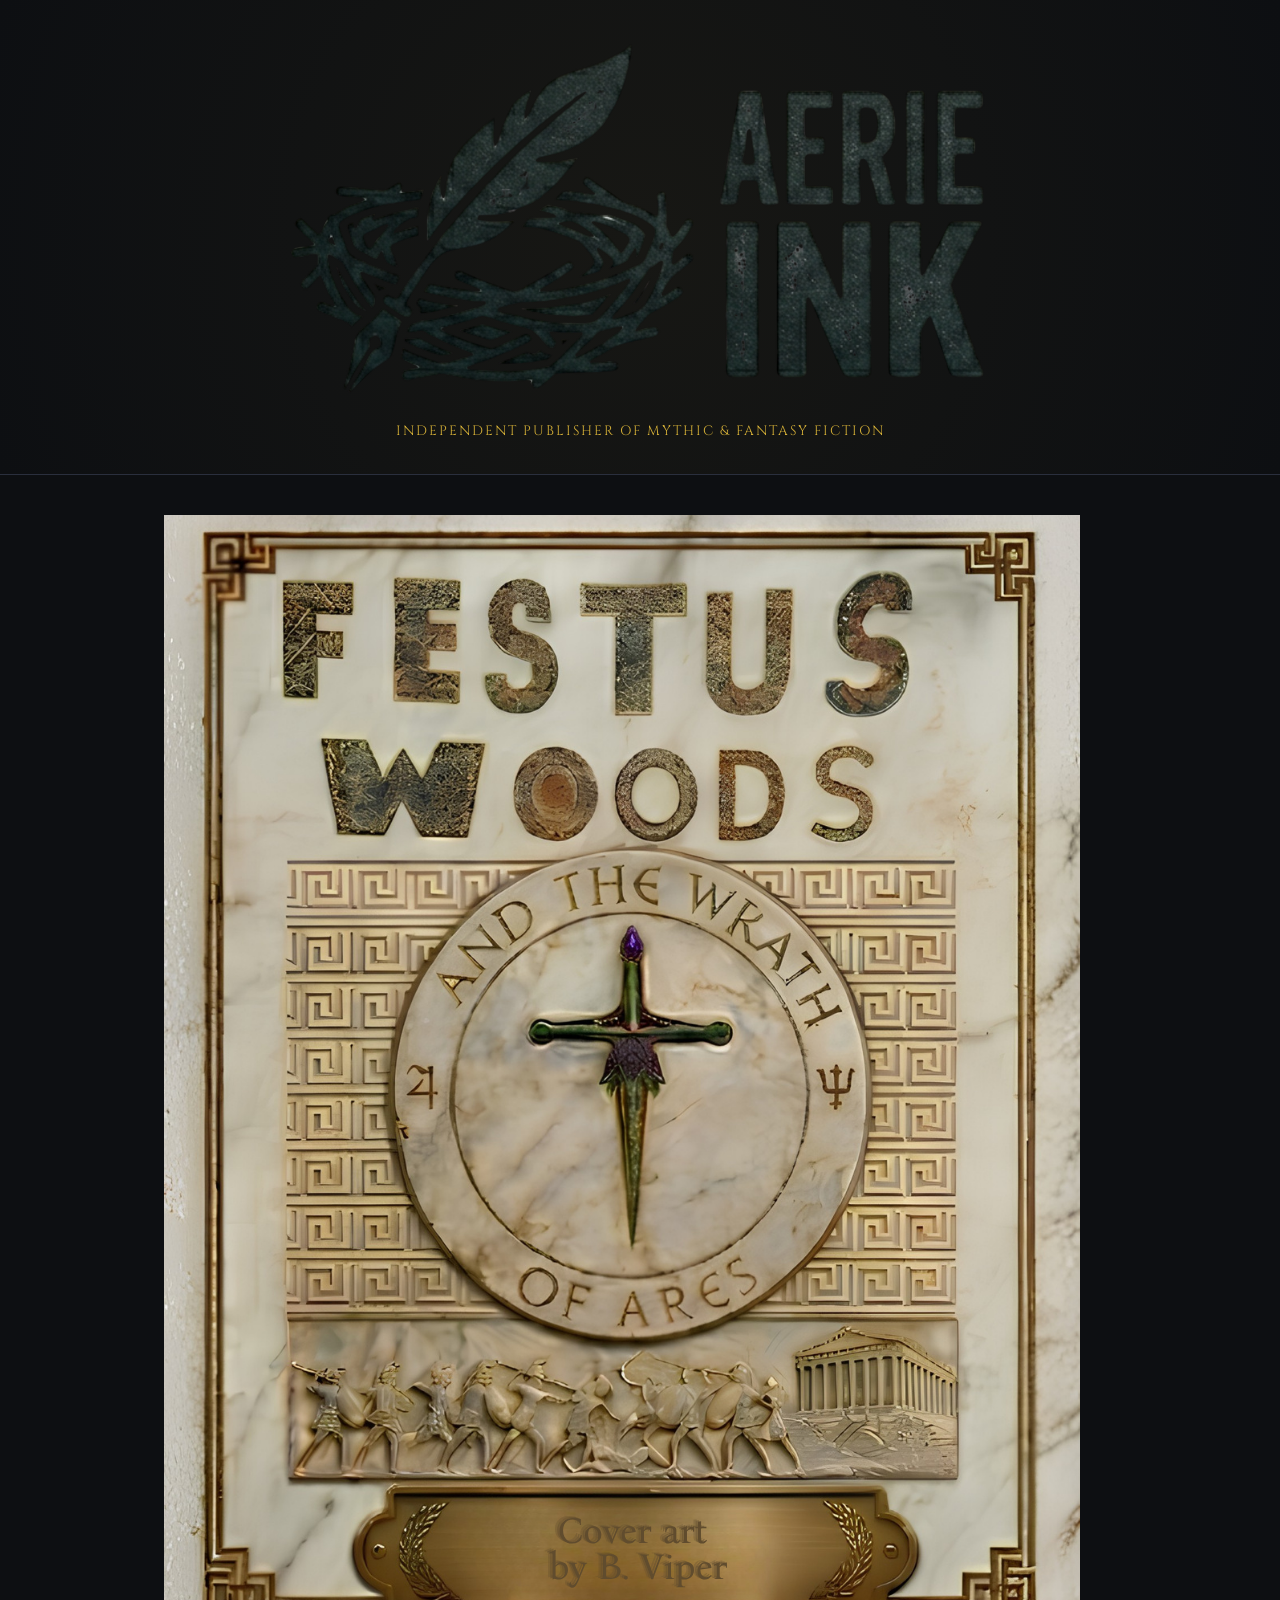
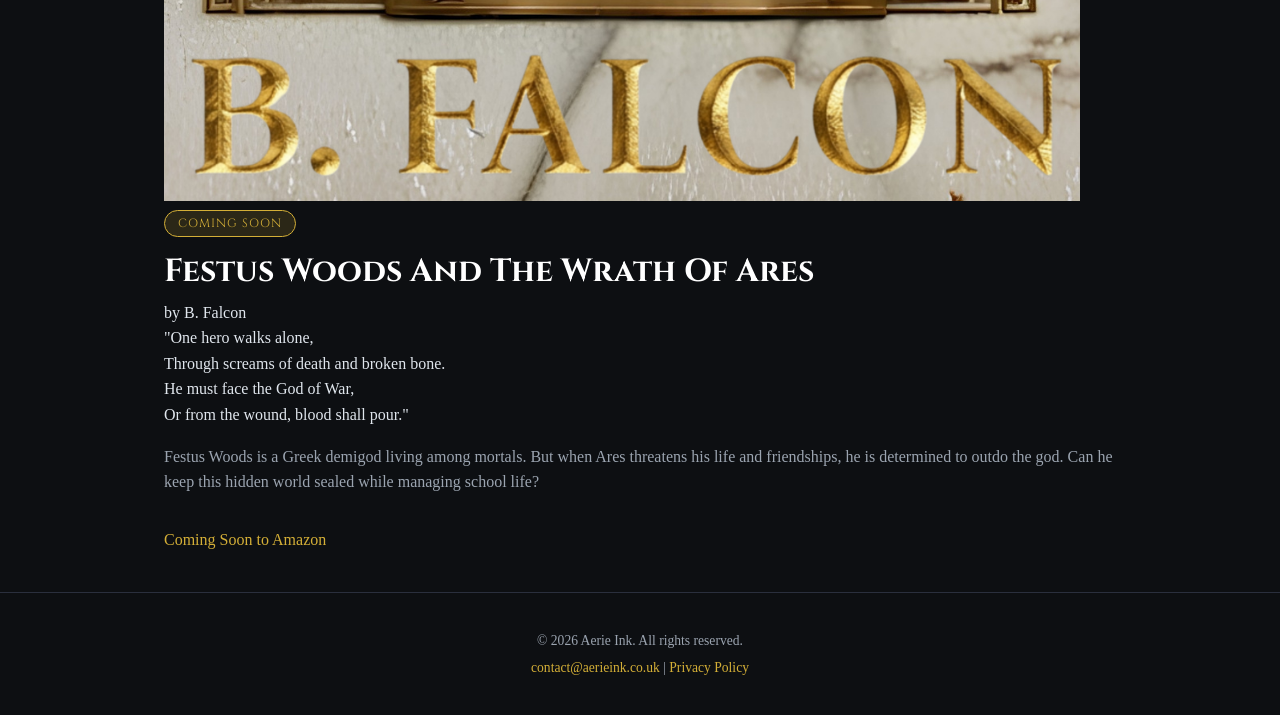
==== index.html @ 446d9c53 "Update index.html" ====
<!DOCTYPE html>
<html lang="en">
<head>
    <!-- Restrict AI training crawlers from indexing images or text -->
<meta name="robots" content="max-image-preview:standard">
<meta name="tdm-reservation" content="1">
<link rel="stylesheet" href="style.css">
    <meta charset="UTF-8">
    <meta name="viewport" content="width=device-width, initial-scale=1.0">
    <title>Aerie Ink | Publishing</title>
    <link rel="preconnect" href="https://fonts.googleapis.com">
    <link rel="preconnect" href="https://fonts.gstatic.com" crossorigin>
    <link href="https://fonts.googleapis.com/css2?family=Cinzel:wght@600;700;800&family=Inter:wght@400;500;600;700&display=swap" rel="stylesheet">
</head>
<body>

    <header>
        <div class="logo-wrapper">
            <!-- Ensure your logo is saved as 'logo.png' in the same folder -->
            <img src="logo_new.png" alt="Aerie Ink Logo">
        </div>
        <div class="tagline">Independent Publisher of Mythic &amp; Fantasy Fiction</div>
    </header>

    <main>
        <div class="hero-card">
            <div class="cover-wrapper">
                <!-- Ensure your cover image is saved as 'cover.jpg' in the same folder -->
                <img src="cover1.png" alt="Festus Woods and the Wrath of Ares Cover" class="cover-img">
            </div>
            <div class="details-wrapper">
                <span class="badge">Coming Soon</span>
                <h1>Festus Woods And The Wrath Of Ares</h1>
                <div class="author-name">by B. Falcon</div>
                
                <div class="poem-quote">
                    "One hero walks alone,<br>
                    Through screams of death and broken bone.<br>
                    He must face the God of War,<br>
                    Or from the wound, blood shall pour."
                </div>

                <p class="synopsis">
                    Festus Woods is a Greek demigod living among mortals. But when Ares threatens his life and friendships, he is determined to outdo the god. Can he keep this hidden world sealed while managing school life?
                </p>

                <!-- Update link to Amazon once the pre-order or book goes live -->
                <a href="https://www.amazon.co.uk" class="btn-coming-soon" target="_blank" rel="noopener">
                    Coming Soon to Amazon
                </a>
            </div>
        </div>
    </main>

    <footer>
        <p>&copy; <span id="year"></span> Aerie Ink. All rights reserved.</p>
        <p>
            <a href="mailto:contact@aerieink.co.uk">contact@aerieink.co.uk</a> | 
            <a href="privacy.html">Privacy Policy</a>
        </p>
    </footer>

<script>
    document.getElementById("year").textContent = new Date().getFullYear();
</script>

</body>
</html>
---- style.css ----
/* ==========================================================================
   1. COLOR PALETTE & GLOBAL VARIABLES
   ========================================================================== */
:root {
    --bg-color: #0d0f12;
    --card-bg: #161920;
    --text-main: #e0e6ed;
    --text-muted: #9ba4b0;
    --accent-gold: #d4af37;
    --accent-gold-hover: #f3ce5a;
    --border-color: #2a2f3d;
    --font-heading: 'Cinzel', serif;
    --font-body: 'Fauna One', Georgia, serif;
}

/* ==========================================================================
   2. BASE STYLES & RESET
   ========================================================================== */
*, *::before, *::after {
    box-sizing: border-box;
}

body {
    background-color: var(--bg-color);
    color: var(--text-main);
    font-family: var(--font-body);
    margin: 0;
    padding: 0;
    line-height: 1.6;
    display: flex;
    flex-direction: column;
    min-height: 100vh;
}

a {
    color: var(--accent-gold);
    text-decoration: none;
    transition: color 0.2s ease;
}

a:hover {
    color: var(--accent-gold-hover);
    text-decoration: underline;
}

/* ==========================================================================
   3. HEADER & BRANDING
   ========================================================================== */
header {
    text-align: center;
    padding: 2rem 1rem;
    border-bottom: 1px solid var(--border-color);
    background: radial-gradient(circle, rgba(212, 175, 55, 0.05) 0%, rgba(13, 15, 18, 1) 100%);
}

.logo-container {
    margin-bottom: 0.5rem;
}

.logo {
    max-width: 180px;
    height: auto;
    display: inline-block;
}

.tagline {
    font-family: var(--font-heading);
    color: var(--accent-gold);
    letter-spacing: 2px;
    text-transform: uppercase;
    font-size: 0.85rem;
    margin: 0;
}

/* ==========================================================================
   4. MAIN CONTENT LAYOUT
   ========================================================================== */
main {
    flex: 1;
    max-width: 1000px;
    width: 100%;
    margin: 2.5rem auto;
    padding: 0 1.5rem;
}

/* Book Presentation Card */
.book-container {
    display: grid;
    grid-template-columns: 1fr;
    gap: 2.5rem;
    align-items: start;
    background: var(--card-bg);
    padding: 2.5rem;
    border-radius: 8px;
    border: 1px solid var(--border-color);
    box-shadow: 0 10px 30px rgba(0, 0, 0, 0.5);
}

@media (min-width: 768px) {
    .book-container {
        grid-template-columns: 300px 1fr;
    }
}

.book-cover {
    width: 100%;
    height: auto;
    border-radius: 4px;
    box-shadow: 0 8px 20px rgba(0, 0, 0, 0.7);
    border: 1px solid var(--border-color);
}

/* Typography & Book Details */
.badge {
    display: inline-block;
    background: rgba(212, 175, 55, 0.15);
    color: var(--accent-gold);
    border: 1px solid var(--accent-gold);
    font-family: var(--font-heading);
    font-size: 0.75rem;
    padding: 0.2rem 0.8rem;
    border-radius: 20px;
    text-transform: uppercase;
    letter-spacing: 1px;
    margin-bottom: 0.5rem;
}

h1 {
    font-family: var(--font-heading);
    font-size: 2rem;
    margin: 0.5rem 0;
    color: #ffffff;
    line-height: 1.2;
}

.author {
    font-size: 1.1rem;
    color: var(--accent-gold);
    margin-bottom: 1.5rem;
}

.prophecy {
    border-left: 2px solid var(--accent-gold);
    margin: 1.5rem 0;
    padding-left: 1rem;
    font-style: italic;
    color: #c5d0dd;
    background: rgba(212, 175, 55, 0.03);
    padding-top: 0.5rem;
    padding-bottom: 0.5rem;
}

.synopsis {
    color: var(--text-muted);
    margin-bottom: 2rem;
}

/* ==========================================================================
   5. LEAD CAPTURE / NEWSLETTER FORM
   ========================================================================== */
.newsletter-box {
    background: rgba(0, 0, 0, 0.25);
    border: 1px solid var(--border-color);
    padding: 1.5rem;
    border-radius: 6px;
}

.newsletter-box h3 {
    font-family: var(--font-heading);
    margin: 0 0 0.3rem 0;
    color: #ffffff;
    font-size: 1.1rem;
}

.newsletter-box p {
    font-size: 0.85rem;
    color: var(--text-muted);
    margin-top: 0;
    margin-bottom: 1rem;
}

.signup-form {
    display: flex;
    flex-direction: column;
    gap: 0.5rem;
}

@media (min-width: 480px) {
    .signup-form {
        flex-direction: row;
    }
}

.signup-form input[type="email"] {
    flex: 1;
    padding: 0.75rem 1rem;
    border-radius: 4px;
    border: 1px solid var(--border-color);
    background: #0d0f12;
    color: #ffffff;
    font-size: 0.9rem;
    font-family: inherit;
}

.signup-form input[type="email"]:focus {
    outline: none;
    border-color: var(--accent-gold);
}

.signup-form button {
    padding: 0.75rem 1.5rem;
    background: var(--accent-gold);
    color: #0d0f12;
    font-family: var(--font-heading);
    font-weight: bold;
    border: none;
    border-radius: 4px;
    cursor: pointer;
    transition: background 0.2s ease;
}

.signup-form button:hover {
    background: var(--accent-gold-hover);
}

/* ==========================================================================
   6. LEGAL & POLICY PAGES (e.g., privacy.html)
   ========================================================================== */
.legal-container {
    background: var(--card-bg);
    padding: 2.5rem;
    border-radius: 8px;
    border: 1px solid var(--border-color);
    box-shadow: 0 10px 30px rgba(0, 0, 0, 0.5);
}

.legal-container h1 {
    font-family: var(--font-heading);
    color: #ffffff;
    margin-top: 0;
}

.legal-container h2 {
    font-family: var(--font-heading);
    color: var(--accent-gold);
    font-size: 1.25rem;
    margin-top: 1.8rem;
    margin-bottom: 0.5rem;
}

.last-updated {
    font-size: 0.85rem;
    color: var(--text-muted);
    border-bottom: 1px solid var(--border-color);
    padding-bottom: 1rem;
    margin-bottom: 1.5rem;
}

.legal-container ul {
    padding-left: 1.5rem;
    color: var(--text-muted);
}

.legal-container li {
    margin-bottom: 0.5rem;
}

/* ==========================================================================
   7. FOOTER
   ========================================================================== */
footer {
    text-align: center;
    padding: 2rem 1rem;
    border-top: 1px solid var(--border-color);
    font-size: 0.85rem;
    color: var(--text-muted);
    margin-top: auto;
}

footer p {
    margin: 0.3rem 0;
}
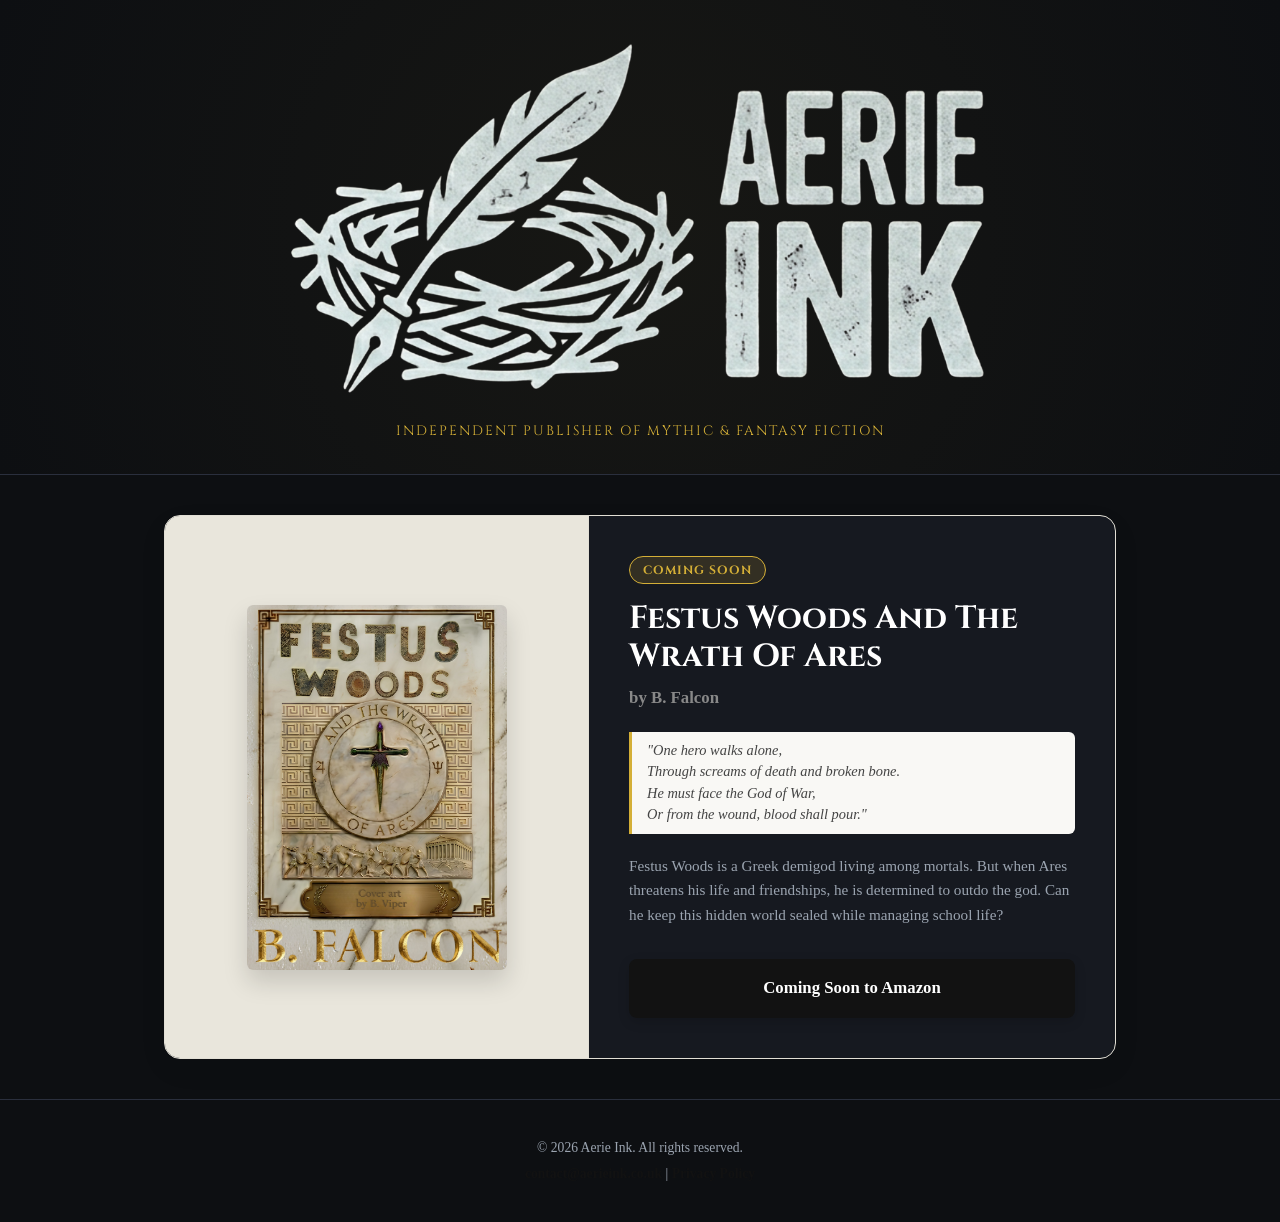
==== commit f4167507: "Update index.html" ====
--- a/index.html
+++ b/index.html
@@ -15,7 +15,7 @@
 <body>
 
     <header>
-        <div class="logo-wrapper">
+        <div class="logo">
             <!-- Ensure your logo is saved as 'logo.png' in the same folder -->
             <img src="logo_new.png" alt="Aerie Ink Logo">
         </div>
--- a/style.css
+++ b/style.css
@@ -1,3 +1,196 @@
+        :root {
+            /* Matched directly to the logo image's cream background */
+            --bg: #f3f2ed;
+            --card-bg: #ffffff;
+            --text-dark: #121212;
+            --text-muted: #555555;
+            --border: #e2dfd5;
+            --accent-gold: #c59b27;
+            --btn-bg: #121212;
+            --btn-hover: #333333;
+        }
+
+        * {
+            box-sizing: border-box;
+            margin: 0;
+            padding: 0;
+        }
+
+        body {
+            font-family: 'Inter', -apple-system, sans-serif;
+            background-color: var(--bg);
+            color: var(--text-dark);
+            line-height: 1.6;
+            min-height: 100vh;
+            display: flex;
+            flex-direction: column;
+        }
+
+
+        header {
+            text-align: center;
+            padding: 50px 20px 30px;
+        }
+
+        /* Container designed to seamlessly blend with logo background */
+        .logo-wrapper {
+            display: inline-block;
+            width: 100%;
+        }
+
+        .logo-wrapper img {
+            width: 100%;
+            height: auto;
+            display: block;
+        }
+
+        main {
+            flex: 1;
+            max-width: 920px;
+            margin: 0 auto;
+            padding: 20px;
+            width: 100%;
+        }
+
+        .hero-card {
+            background: var(--card-bg);
+            border: 1px solid var(--border);
+            border-radius: 16px;
+            overflow: hidden;
+            display: flex;
+            flex-direction: column;
+            box-shadow: 0 10px 30px rgba(0, 0, 0, 0.05);
+        }
+
+        @media (min-width: 768px) {
+            .hero-card {
+                flex-direction: row;
+            }
+        }
+
+        .cover-wrapper {
+            background-color: #e9e6dc;
+            padding: 40px;
+            display: flex;
+            justify-content: center;
+            align-items: center;
+            flex: 1;
+            border-bottom: 1px solid var(--border);
+        }
+
+        @media (min-width: 768px) {
+            .cover-wrapper {
+                border-bottom: none;
+                border-right: 1px solid var(--border);
+            }
+        }
+
+        .cover-img {
+            width: 100%;
+            max-width: 260px;
+            height: auto;
+            border-radius: 6px;
+            box-shadow: 0 12px 25px rgba(0, 0, 0, 0.15);
+            display: block;
+        }
+
+        .details-wrapper {
+            padding: 40px;
+            flex: 1.3;
+            display: flex;
+            flex-direction: column;
+            justify-content: center;
+        }
+
+        .badge {
+            display: inline-block;
+            align-self: flex-start;
+            background: rgba(197, 155, 39, 0.12);
+            color: #9e7a17;
+            border: 1px solid rgba(197, 155, 39, 0.3);
+            font-size: 0.75rem;
+            font-weight: 700;
+            letter-spacing: 1.5px;
+            text-transform: uppercase;
+            padding: 4px 12px;
+            border-radius: 20px;
+            margin-bottom: 15px;
+        }
+
+        h1 {
+            font-family: 'Cinzel', serif;
+            font-size: 1.85rem;
+            line-height: 1.25;
+            color: var(--text-dark);
+            margin-bottom: 6px;
+        }
+
+        .author-name {
+            font-size: 1.05rem;
+            color: #888888;
+            font-weight: 600;
+            margin-bottom: 20px;
+        }
+
+        .poem-quote {
+            font-style: italic;
+            font-size: 0.9rem;
+            color: #444444;
+            border-left: 3px solid var(--accent-gold);
+            padding: 8px 0 8px 15px;
+            margin-bottom: 20px;
+            background: #f9f8f5;
+            border-radius: 0 6px 6px 0;
+            line-height: 1.5;
+        }
+
+        .synopsis {
+            color: var(--text-muted);
+            font-size: 0.95rem;
+            margin-bottom: 30px;
+        }
+
+.btn-coming-soon {
+    display: block; /* Ensures full-width alignment */
+    width: 100%;
+    text-align: center; /* Centers the text horizontally */
+    background: var(--btn-bg);
+    color: #ffffff;
+    font-weight: 700;
+    font-size: 1.05rem;
+    text-decoration: none;
+    padding: 16px 24px;
+    border-radius: 8px;
+    box-shadow: 0 4px 12px rgba(0, 0, 0, 0.15);
+    transition: background 0.2s ease, transform 0.2s ease;
+}
+
+.btn-coming-soon:hover {
+    background: var(--btn-hover);
+    transform: translateY(-2px);
+}
+
+
+        footer {
+            text-align: center;
+            padding: 40px 20px;
+            color: var(--text-muted);
+            font-size: 0.85rem;
+            margin-top: auto;
+        }
+
+        footer a {
+            color: var(--text-dark);
+            text-decoration: none;
+            font-weight: 600;
+        }
+
+        footer a:hover {
+            text-decoration: underline;
+        }
+
+
+
 /* ==========================================================================
    1. COLOR PALETTE & GLOBAL VARIABLES
    ========================================================================== */
@@ -58,9 +251,10 @@
 }
 
 .logo {
-    max-width: 180px;
+    width: 100%;
     height: auto;
-    display: inline-block;
+    /* Inverts colors and shifts hue 180 degrees to preserve natural color warmth */
+    filter: invert(100%) hue-rotate(180deg);
 }
 
 .tagline {
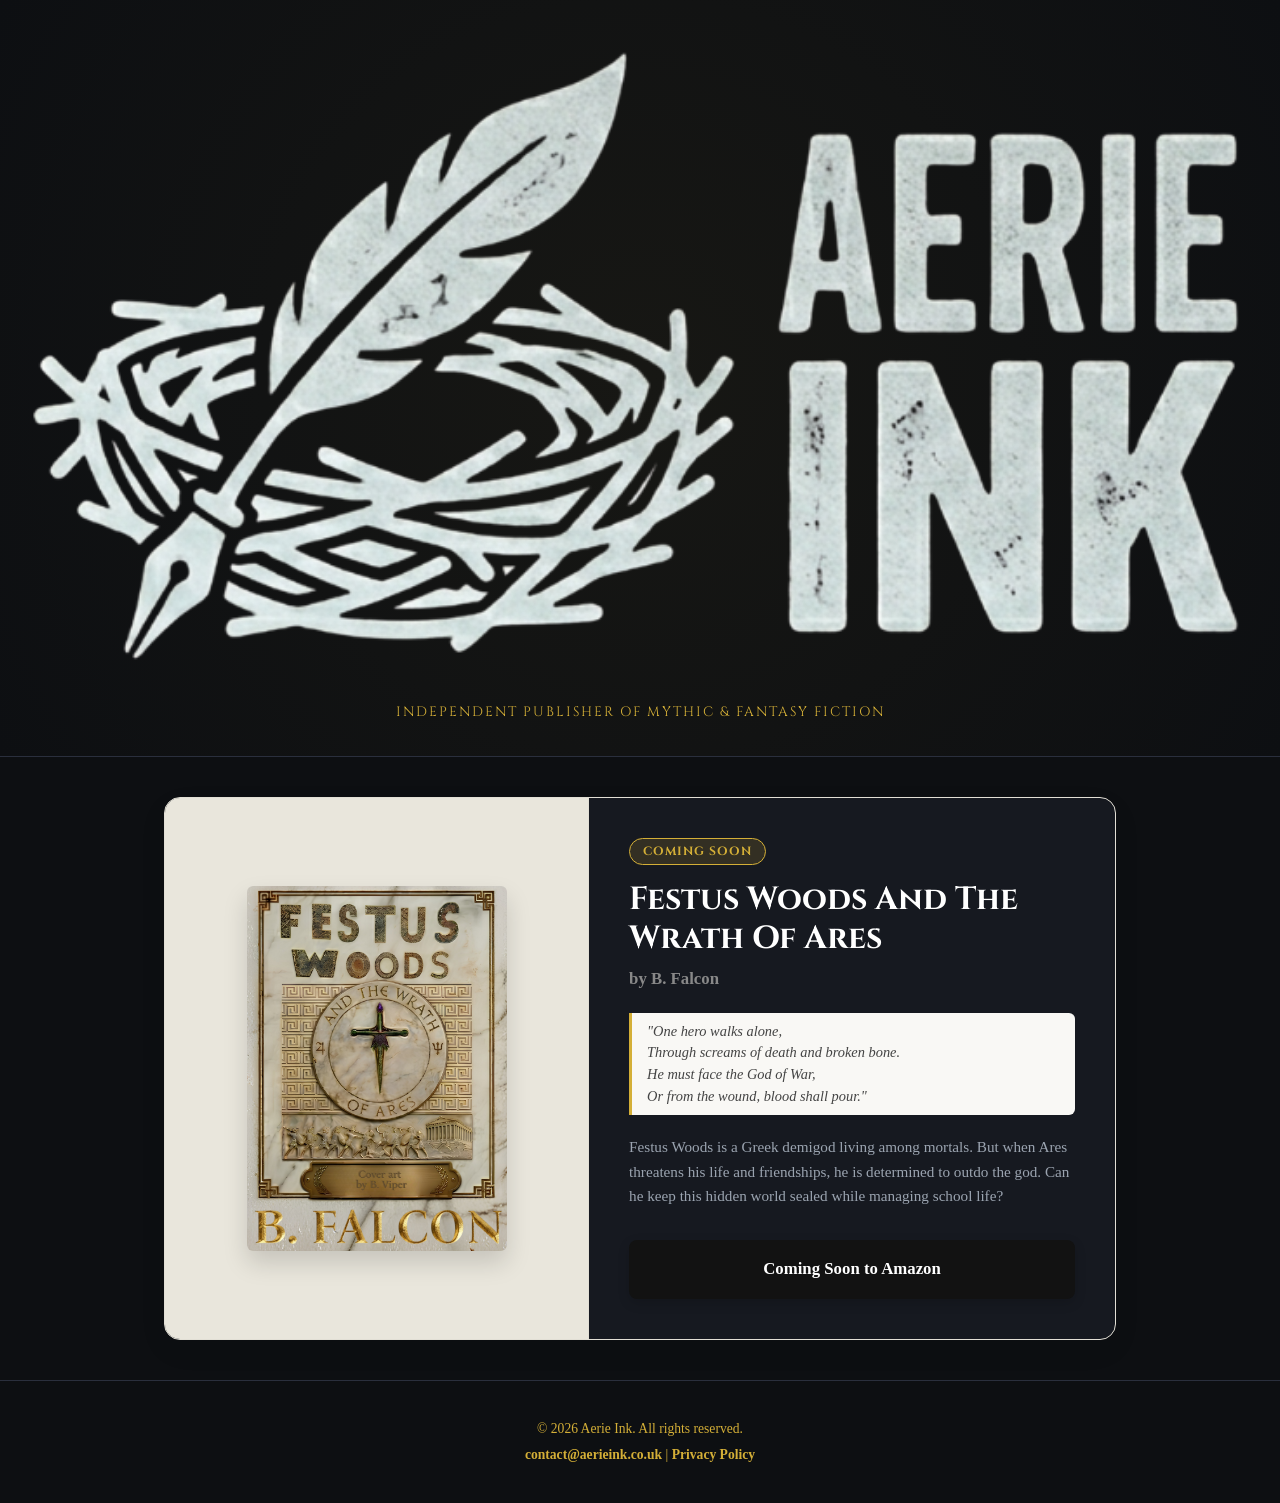
==== commit ee6986cc: "Update index.html" ====
--- a/index.html
+++ b/index.html
@@ -15,7 +15,7 @@
 <body>
 
     <header>
-        <div class="logo">
+        <div class="logo-wrapper">
             <!-- Ensure your logo is saved as 'logo.png' in the same folder -->
             <img src="logo_new.png" alt="Aerie Ink Logo">
         </div>
--- a/style.css
+++ b/style.css
@@ -42,6 +42,8 @@
             width: 100%;
             height: auto;
             display: block;
+            /* Inverts colors and shifts hue 180 degrees to preserve natural color warmth */
+            filter: invert(100%) hue-rotate(180deg);
         }
 
         main {
@@ -174,13 +176,13 @@
         footer {
             text-align: center;
             padding: 40px 20px;
-            color: var(--text-muted);
+            color: var(--accent-gold);
             font-size: 0.85rem;
             margin-top: auto;
         }
 
         footer a {
-            color: var(--text-dark);
+            color: var(--accent-gold);
             text-decoration: none;
             font-weight: 600;
         }
@@ -467,7 +469,7 @@
     padding: 2rem 1rem;
     border-top: 1px solid var(--border-color);
     font-size: 0.85rem;
-    color: var(--text-muted);
+    color: var(--accent-gold);
     margin-top: auto;
 }
 
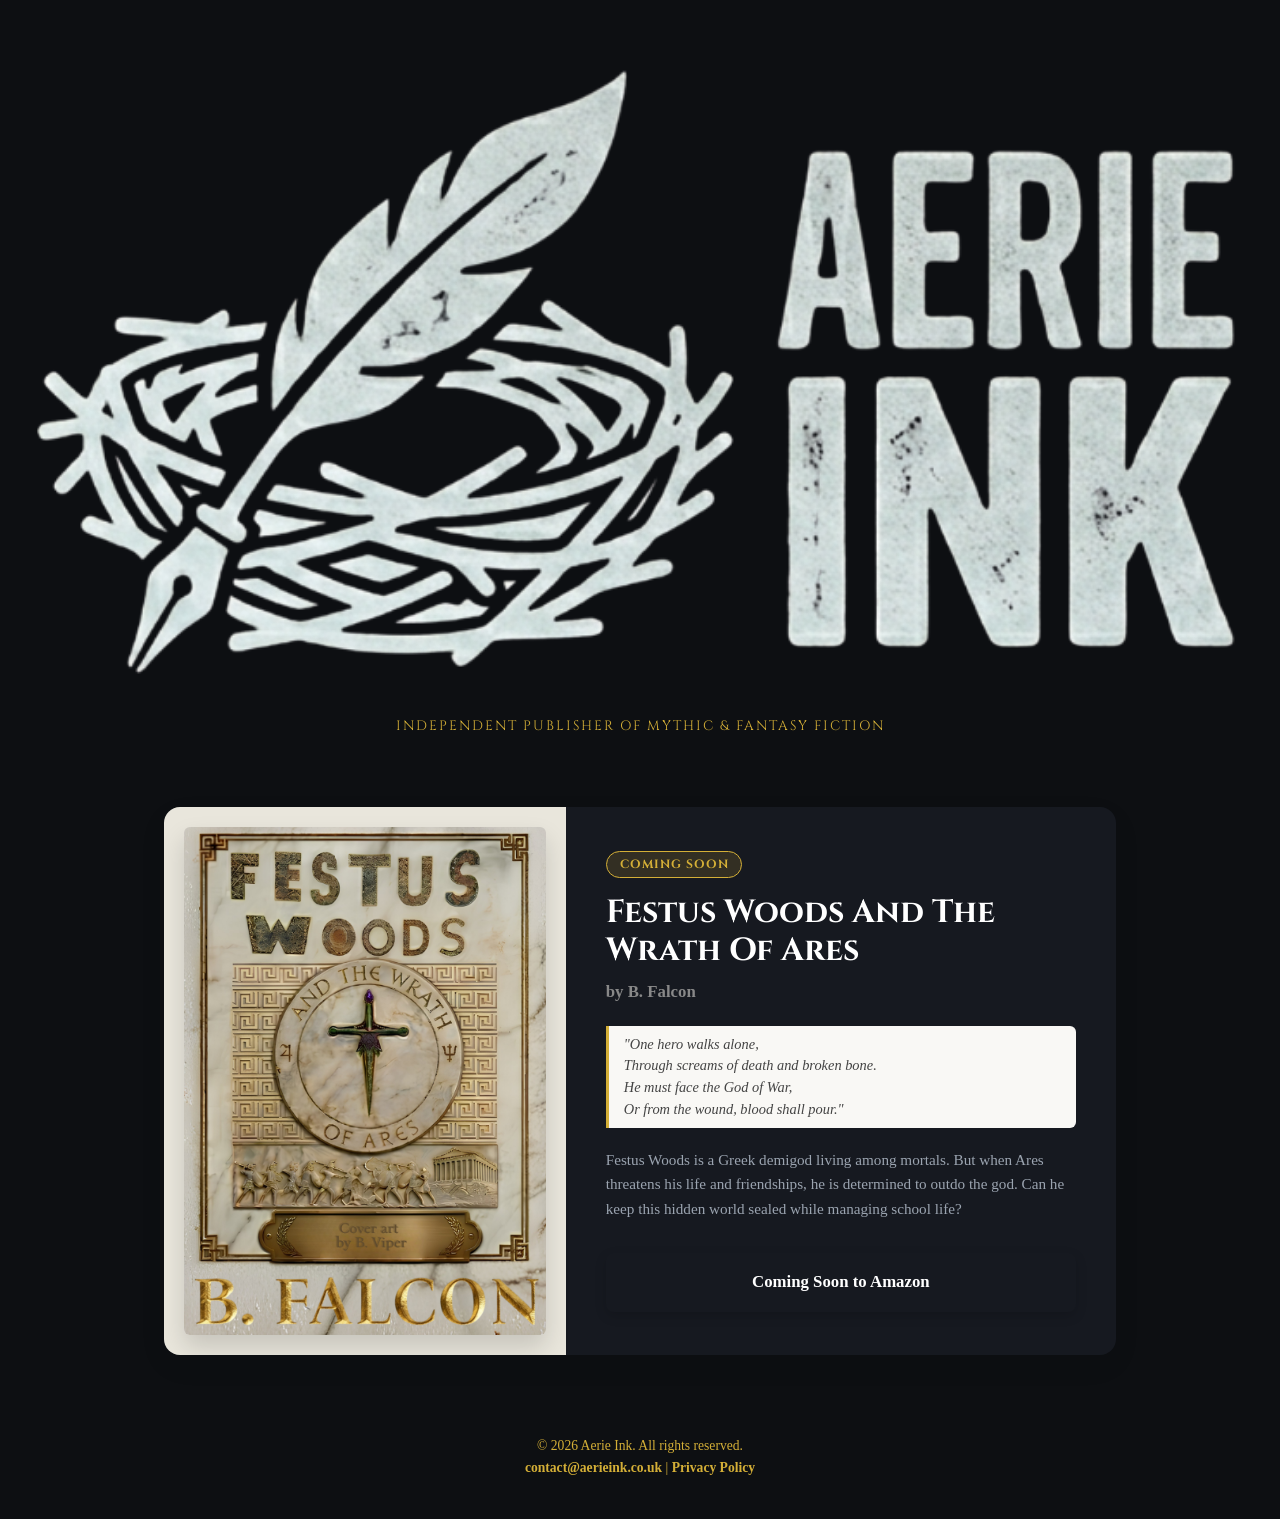
==== commit 93922175: "Update index.html" ====
--- a/index.html
+++ b/index.html
@@ -63,6 +63,8 @@
 <script>
     document.getElementById("year").textContent = new Date().getFullYear();
 </script>
+<script data-goatcounter="https://aerieink.goatcounter.com/count"
+        async src="//gc.zgo.at/count.js"></script>
 
 </body>
 </html>
--- a/style.css
+++ b/style.css
@@ -1,14 +1,14 @@
         :root {
-            /* Matched directly to the logo image's cream background */
-            --bg: #f3f2ed;
-            --card-bg: #ffffff;
-            --text-dark: #121212;
-            --text-muted: #555555;
-            --border: #e2dfd5;
-            --accent-gold: #c59b27;
-            --btn-bg: #121212;
-            --btn-hover: #333333;
-        }
+    --bg-color: #0d0f12;
+    --card-bg: #161920;
+    --text-main: #e0e6ed;
+    --text-muted: #9ba4b0;
+    --accent-gold: #d4af37;
+    --accent-gold-hover: #f3ce5a;
+    --border-color: #2a2f3d;
+    --font-heading: 'Cinzel', serif;
+    --font-body: 'Fauna One', Georgia, serif;
+}
 
         * {
             box-sizing: border-box;
@@ -16,16 +16,37 @@
             padding: 0;
         }
 
-        body {
-            font-family: 'Inter', -apple-system, sans-serif;
-            background-color: var(--bg);
-            color: var(--text-dark);
-            line-height: 1.6;
-            min-height: 100vh;
-            display: flex;
-            flex-direction: column;
-        }
-
+        ‎
+Original file line number	Diff line number	Diff line change
+@@ -190,65 +190,6 @@
+            text-decoration: underline;
+        }
+
+/* ==========================================================================
+   2. BASE STYLES & RESET
+   ========================================================================== */
+*, *::before, *::after {
+    box-sizing: border-box;
+}
+body {
+    background-color: var(--bg-color);
+    color: var(--text-main);
+    font-family: var(--font-body);
+    margin: 0;
+    padding: 0;
+    line-height: 1.6;
+    display: flex;
+    flex-direction: column;
+    min-height: 100vh;
+}
+.tagline {
+    font-family: var(--font-heading);
+    color: var(--accent-gold);
+    letter-spacing: 2px;
+    text-transform: uppercase;
+    font-size: 0.85rem;
+    margin: 0;
+}
 
         header {
             text-align: center;
@@ -72,7 +93,7 @@
 
         .cover-wrapper {
             background-color: #e9e6dc;
-            padding: 40px;
+            padding: 20px;
             display: flex;
             justify-content: center;
             align-items: center;
@@ -89,7 +110,6 @@
 
         .cover-img {
             width: 100%;
-            max-width: 260px;
             height: auto;
             border-radius: 6px;
             box-shadow: 0 12px 25px rgba(0, 0, 0, 0.15);
@@ -192,82 +212,6 @@
         }
 
 
-
-/* ==========================================================================
-   1. COLOR PALETTE & GLOBAL VARIABLES
-   ========================================================================== */
-:root {
-    --bg-color: #0d0f12;
-    --card-bg: #161920;
-    --text-main: #e0e6ed;
-    --text-muted: #9ba4b0;
-    --accent-gold: #d4af37;
-    --accent-gold-hover: #f3ce5a;
-    --border-color: #2a2f3d;
-    --font-heading: 'Cinzel', serif;
-    --font-body: 'Fauna One', Georgia, serif;
-}
-
-/* ==========================================================================
-   2. BASE STYLES & RESET
-   ========================================================================== */
-*, *::before, *::after {
-    box-sizing: border-box;
-}
-
-body {
-    background-color: var(--bg-color);
-    color: var(--text-main);
-    font-family: var(--font-body);
-    margin: 0;
-    padding: 0;
-    line-height: 1.6;
-    display: flex;
-    flex-direction: column;
-    min-height: 100vh;
-}
-
-a {
-    color: var(--accent-gold);
-    text-decoration: none;
-    transition: color 0.2s ease;
-}
-
-a:hover {
-    color: var(--accent-gold-hover);
-    text-decoration: underline;
-}
-
-/* ==========================================================================
-   3. HEADER & BRANDING
-   ========================================================================== */
-header {
-    text-align: center;
-    padding: 2rem 1rem;
-    border-bottom: 1px solid var(--border-color);
-    background: radial-gradient(circle, rgba(212, 175, 55, 0.05) 0%, rgba(13, 15, 18, 1) 100%);
-}
-
-.logo-container {
-    margin-bottom: 0.5rem;
-}
-
-.logo {
-    width: 100%;
-    height: auto;
-    /* Inverts colors and shifts hue 180 degrees to preserve natural color warmth */
-    filter: invert(100%) hue-rotate(180deg);
-}
-
-.tagline {
-    font-family: var(--font-heading);
-    color: var(--accent-gold);
-    letter-spacing: 2px;
-    text-transform: uppercase;
-    font-size: 0.85rem;
-    margin: 0;
-}
-
 /* ==========================================================================
    4. MAIN CONTENT LAYOUT
    ========================================================================== */
@@ -352,74 +296,6 @@
 }
 
 /* ==========================================================================
-   5. LEAD CAPTURE / NEWSLETTER FORM
-   ========================================================================== */
-.newsletter-box {
-    background: rgba(0, 0, 0, 0.25);
-    border: 1px solid var(--border-color);
-    padding: 1.5rem;
-    border-radius: 6px;
-}
-
-.newsletter-box h3 {
-    font-family: var(--font-heading);
-    margin: 0 0 0.3rem 0;
-    color: #ffffff;
-    font-size: 1.1rem;
-}
-
-.newsletter-box p {
-    font-size: 0.85rem;
-    color: var(--text-muted);
-    margin-top: 0;
-    margin-bottom: 1rem;
-}
-
-.signup-form {
-    display: flex;
-    flex-direction: column;
-    gap: 0.5rem;
-}
-
-@media (min-width: 480px) {
-    .signup-form {
-        flex-direction: row;
-    }
-}
-
-.signup-form input[type="email"] {
-    flex: 1;
-    padding: 0.75rem 1rem;
-    border-radius: 4px;
-    border: 1px solid var(--border-color);
-    background: #0d0f12;
-    color: #ffffff;
-    font-size: 0.9rem;
-    font-family: inherit;
-}
-
-.signup-form input[type="email"]:focus {
-    outline: none;
-    border-color: var(--accent-gold);
-}
-
-.signup-form button {
-    padding: 0.75rem 1.5rem;
-    background: var(--accent-gold);
-    color: #0d0f12;
-    font-family: var(--font-heading);
-    font-weight: bold;
-    border: none;
-    border-radius: 4px;
-    cursor: pointer;
-    transition: background 0.2s ease;
-}
-
-.signup-form button:hover {
-    background: var(--accent-gold-hover);
-}
-
-/* ==========================================================================
    6. LEGAL & POLICY PAGES (e.g., privacy.html)
    ========================================================================== */
 .legal-container {
@@ -460,19 +336,3 @@
 .legal-container li {
     margin-bottom: 0.5rem;
 }
-
-/* ==========================================================================
-   7. FOOTER
-   ========================================================================== */
-footer {
-    text-align: center;
-    padding: 2rem 1rem;
-    border-top: 1px solid var(--border-color);
-    font-size: 0.85rem;
-    color: var(--accent-gold);
-    margin-top: auto;
-}
-
-footer p {
-    margin: 0.3rem 0;
-}
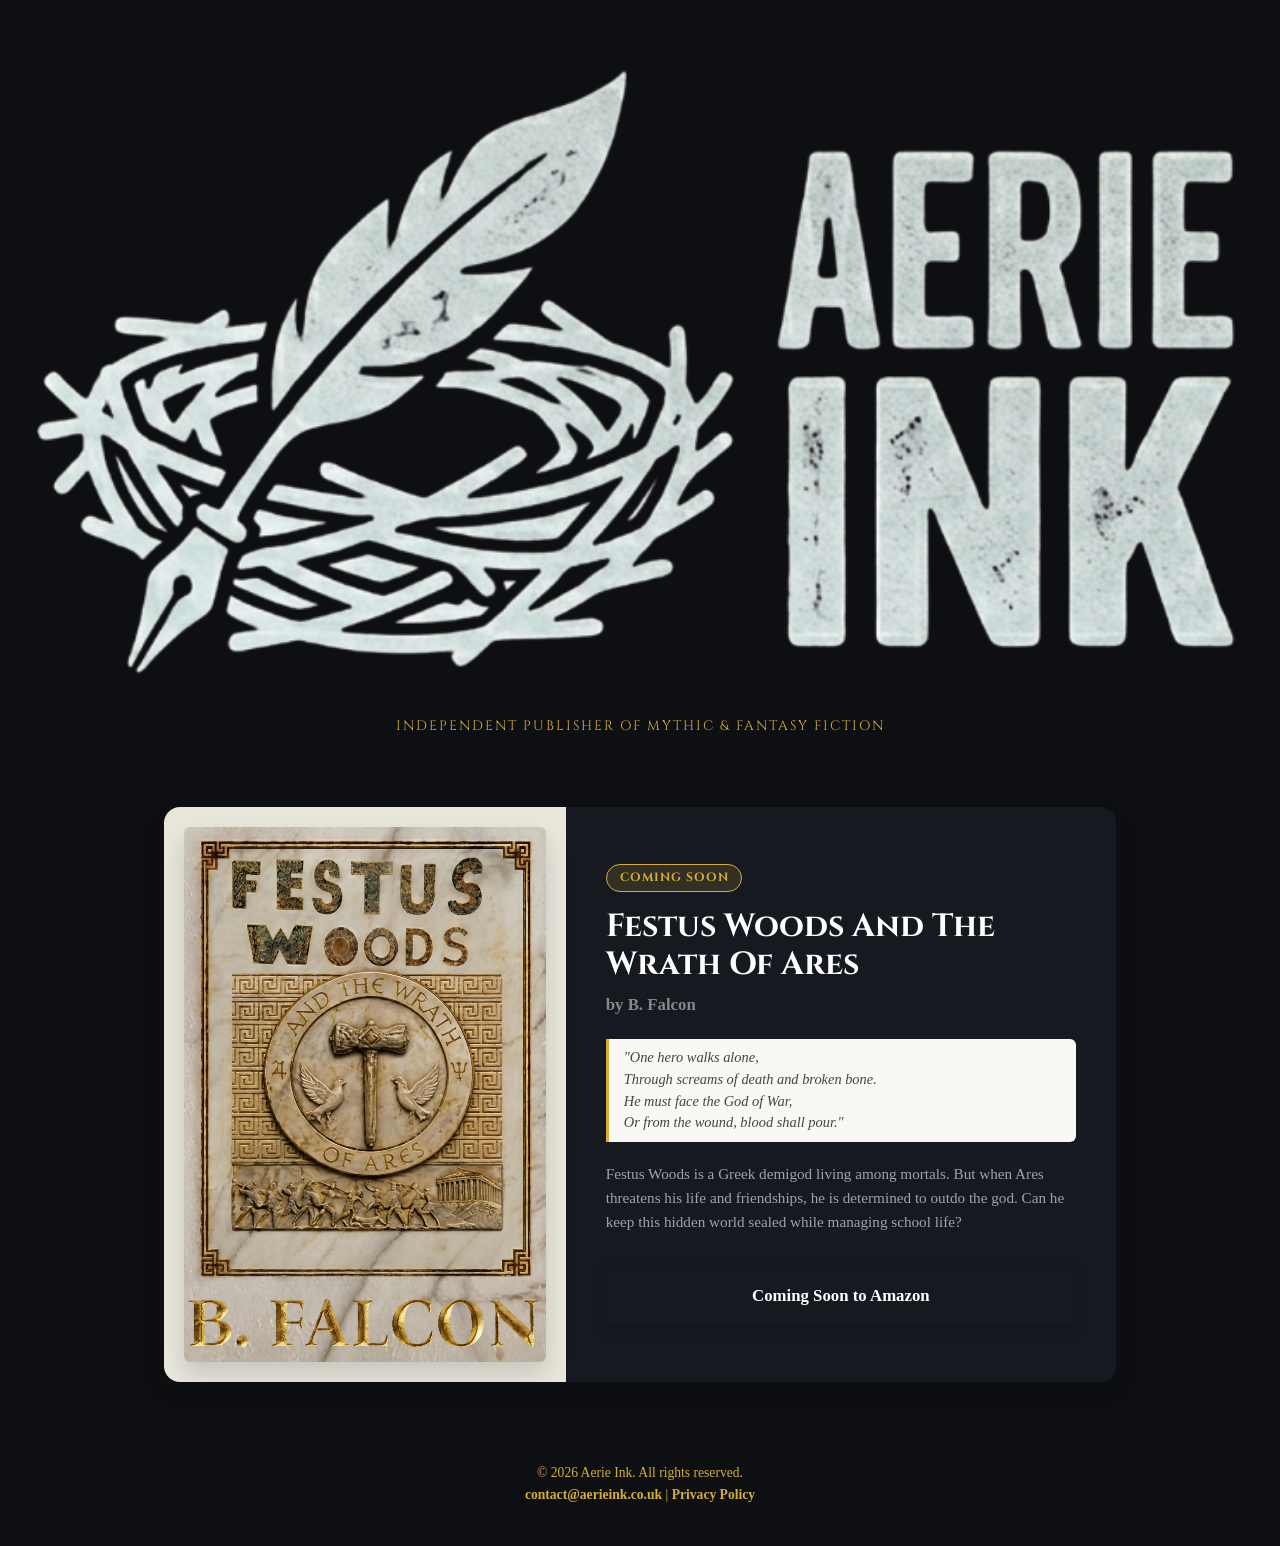
==== commit 61b83519: "Update index.html" ====
--- a/index.html
+++ b/index.html
@@ -45,7 +45,7 @@
                 </p>
 
                 <!-- Update link to Amazon once the pre-order or book goes live -->
-                <a href="https://www.amazon.co.uk" class="btn-coming-soon" target="_blank" rel="noopener">
+                <a href="https://www.amazon.co.uk/Festus-Woods-Wrath-Ares-Adventures/dp/1066934304" class="btn-coming-soon" target="_blank" rel="noopener">
                     Coming Soon to Amazon
                 </a>
             </div>
@@ -65,6 +65,5 @@
 </script>
 <script data-goatcounter="https://aerieink.goatcounter.com/count"
         async src="//gc.zgo.at/count.js"></script>
-
 </body>
 </html>
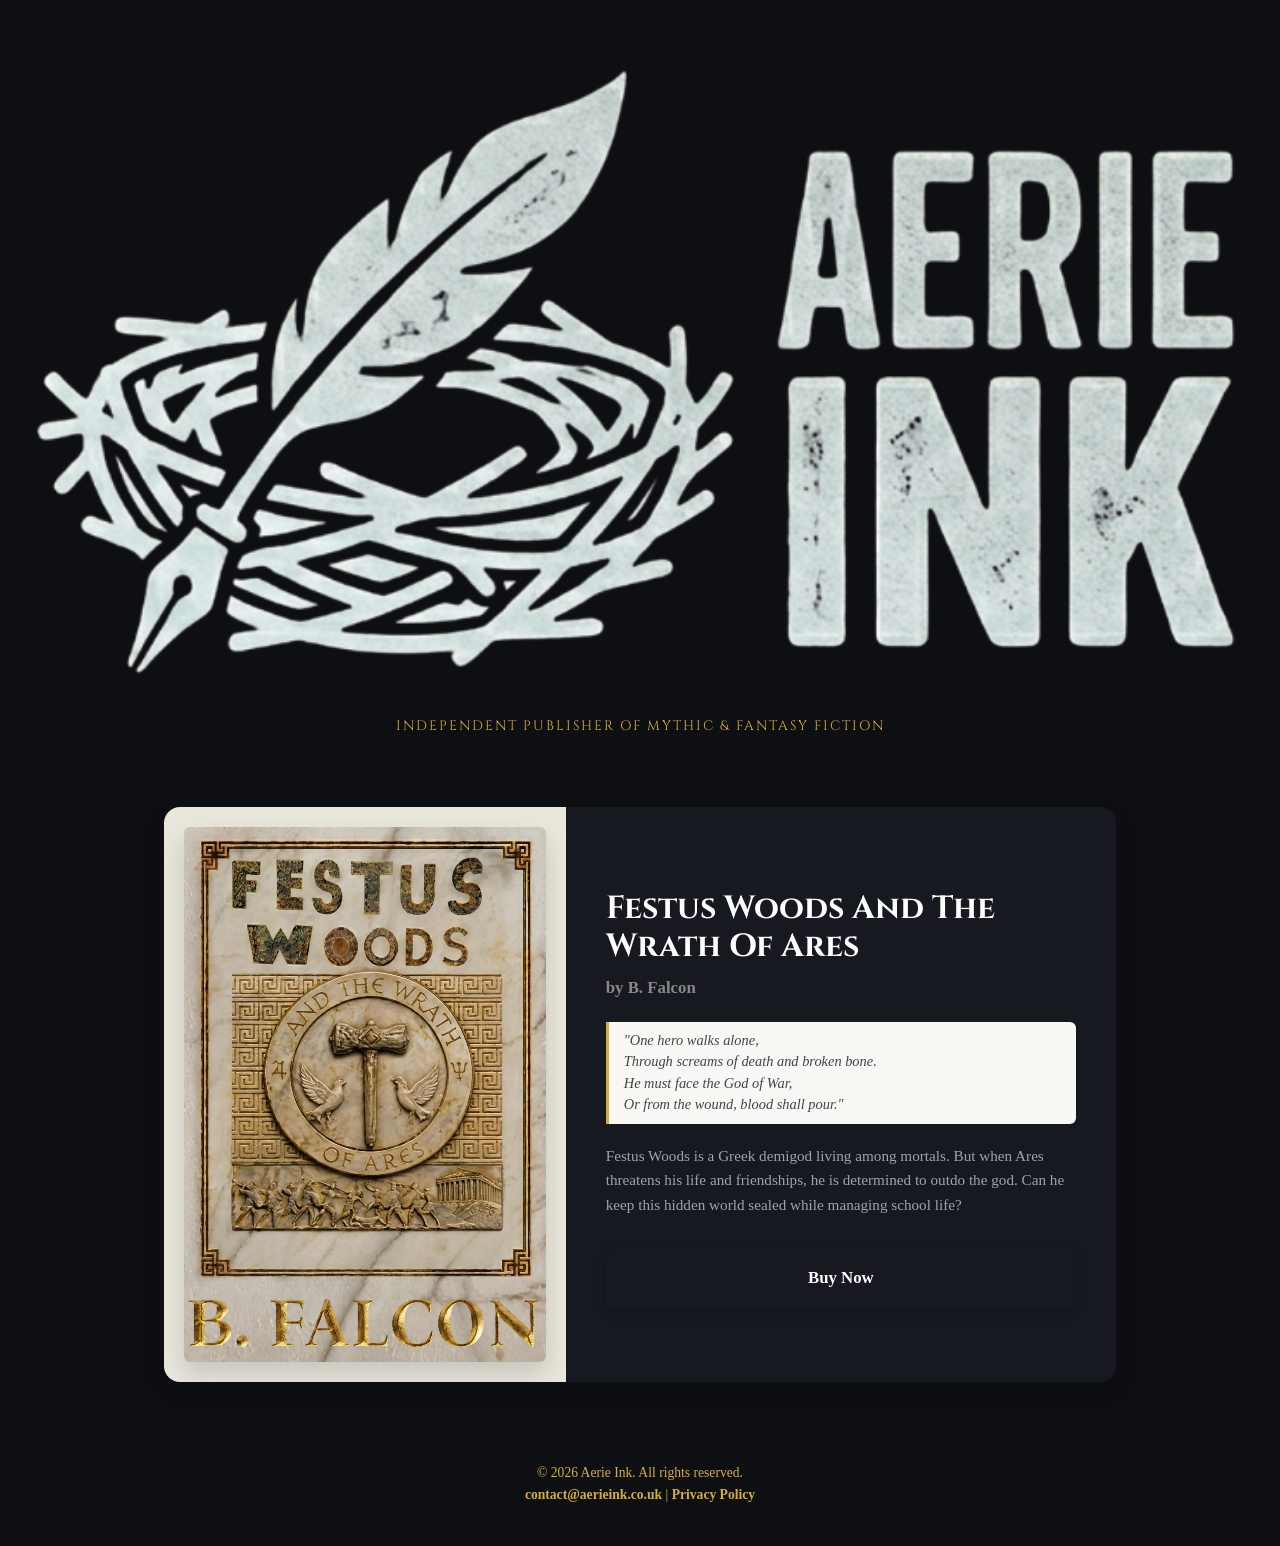
==== commit 21215ccc: "Update index.html" ====
--- a/index.html
+++ b/index.html
@@ -29,7 +29,6 @@
                 <img src="cover1.png" alt="Festus Woods and the Wrath of Ares Cover" class="cover-img">
             </div>
             <div class="details-wrapper">
-                <span class="badge">Coming Soon</span>
                 <h1>Festus Woods And The Wrath Of Ares</h1>
                 <div class="author-name">by B. Falcon</div>
                 
@@ -46,7 +45,7 @@
 
                 <!-- Update link to Amazon once the pre-order or book goes live -->
                 <a href="https://www.amazon.co.uk/Festus-Woods-Wrath-Ares-Adventures/dp/1066934304" class="btn-coming-soon" target="_blank" rel="noopener">
-                    Coming Soon to Amazon
+                    Buy Now
                 </a>
             </div>
         </div>
